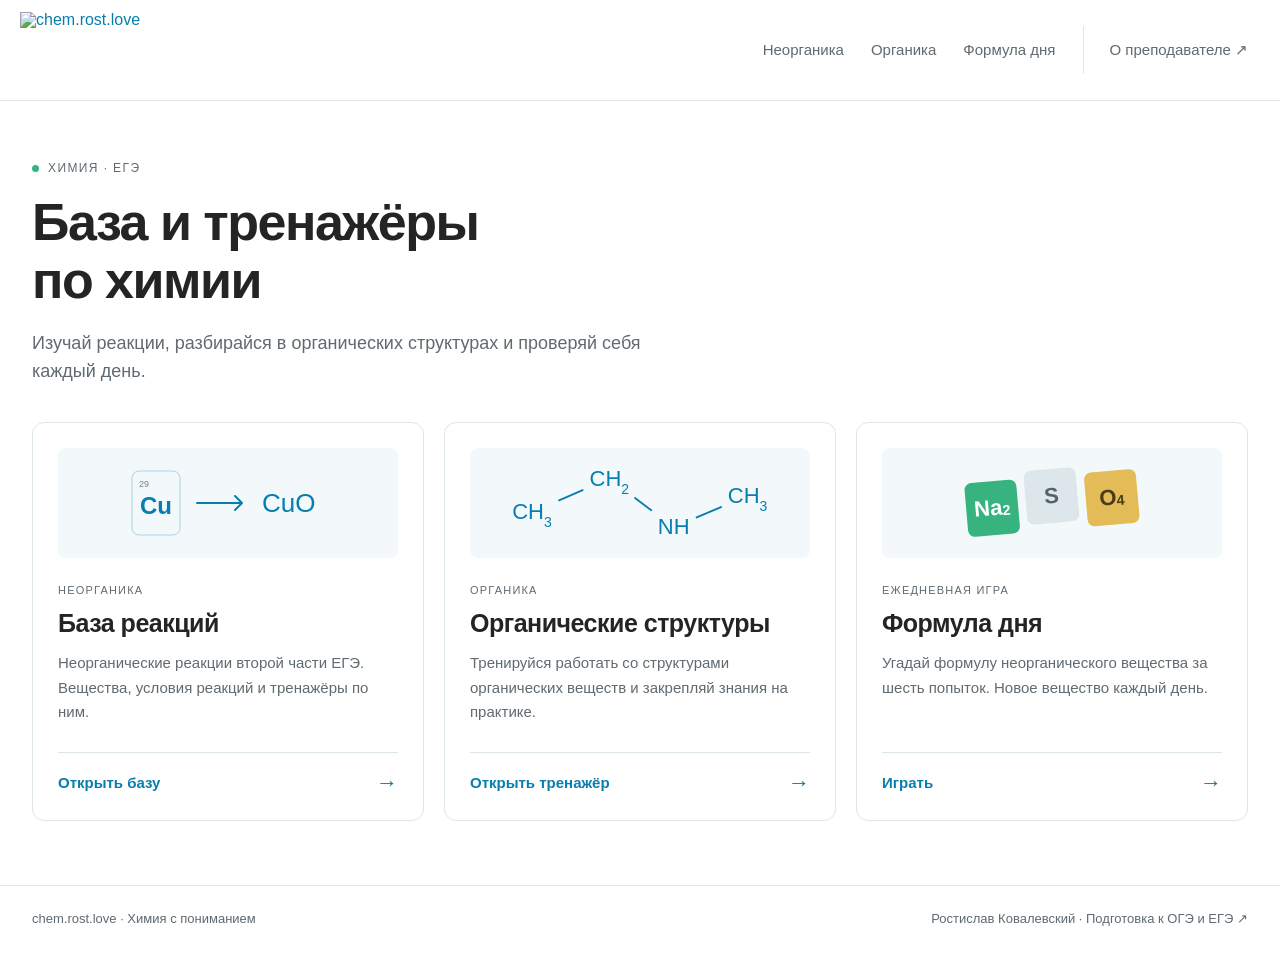
==== index.html @ a1082437 "Upload chemistry portal" ====
<!doctype html>
<html lang="ru">
<head>
  <meta charset="utf-8">
  <meta name="viewport" content="width=device-width, initial-scale=1">
  <meta name="theme-color" content="#087eaf">
  <meta name="description" content="База неорганических реакций, тренажёр органических структур и ежедневная игра «Формула дня». Материалы для подготовки к ЕГЭ по химии от Ростислава Ковалевского.">
  <link rel="canonical" href="https://chem.rost.love/">
  <title>Химия · База реакций и тренажёры · chem.rost.love</title>
  <link rel="icon" href="/logo/chem/favicon.ico" sizes="any">
  <link rel="icon" type="image/png" sizes="32x32" href="/logo/chem/icon-32.png">
  <link rel="icon" type="image/svg+xml" href="/logo/chem/favicon.svg">
  <link rel="apple-touch-icon" sizes="180x180" href="/logo/chem/apple-touch-icon.png">
  <link rel="manifest" href="/logo/chem/site.webmanifest">
  <link rel="stylesheet" href="/home.css?v=20261025-art2">
  <script src="/home.js?v=20261025-home1"></script>
<link rel="stylesheet" href="/header-layout.css?v=20261026-alignment"></head>
<body>
  <a class="skip-link" href="#main">К содержимому</a>
  <header class="site-header">
    <div class="header-inner">
      <a class="site-logo" href="/" aria-label="chem.rost.love — главная"><img src="/logo/chem/logo-horizontal.svg" width="585" height="168" alt="chem.rost.love" fetchpriority="high"></a>
      <nav class="home-nav" aria-label="Основная навигация">
        <a href="/inorganic">Неорганика</a><a href="/organic/structures">Органика</a><a href="/fordle">Формула дня</a>
        <a class="teacher-link" href="https://rost.love/">О преподавателе <span aria-hidden="true">↗</span></a>
      </nav>
    </div>
  </header>
  <main class="home-main" id="main" tabindex="-1">
    <div class="home-intro">
      <div class="home-eyebrow">Химия · ЕГЭ</div>
      <h1>База и тренажёры<br>по химии</h1>
      <p>Изучай реакции, разбирайся в органических структурах и проверяй себя каждый день.</p>
    </div>
    <section class="home-grid" aria-label="Материалы и тренажёры">
      <a class="material-card" href="/inorganic" aria-labelledby="inorganic-title" aria-describedby="inorganic-description">
        <div class="card-art" aria-hidden="true">
          <svg viewBox="0 0 300 110" fill="none" xmlns="http://www.w3.org/2000/svg">
            <g transform="translate(25 0)">
              <rect x="29" y="23" width="48" height="64" rx="7" stroke="currentColor" stroke-opacity=".3"/>
              <text x="36" y="39" fill="#72818a" font-size="9">29</text><text x="53" y="66" fill="currentColor" text-anchor="middle" font-size="24" font-weight="700">Cu</text>
              <path d="M94 55H139M132 48L139 55L132 62" stroke="currentColor" stroke-width="2" stroke-linecap="round" stroke-linejoin="round"/>
              <text x="159" y="64" fill="currentColor" font-size="26">CuO</text>
            </g>
          </svg>
        </div>
        <span class="card-topic">Неорганика</span><h2 id="inorganic-title">База реакций</h2>
        <p class="card-description" id="inorganic-description">Неорганические реакции второй части ЕГЭ. Вещества, условия реакций и тренажёры по ним.</p>
        <span class="card-link">Открыть базу <span class="card-arrow" aria-hidden="true">→</span></span>
      </a>
      <a class="material-card" href="/organic/structures" aria-labelledby="organic-title" aria-describedby="organic-description">
        <div class="card-art" aria-hidden="true">
          <svg viewBox="0 20 313.6 110" fill="none" xmlns="http://www.w3.org/2000/svg">
            <g stroke="currentColor" stroke-width="1.9" stroke-linecap="round">
              <line x1="75.84" y1="72.29" x2="99.46" y2="62.24"/>
              <line x1="151.83" y1="70.02" x2="168.01" y2="82.19"/>
              <line x1="213.45" y1="89.46" x2="237.80" y2="79.10"/>
            </g>
            <g font-size="22" fill="currentColor">
              <text x="29" y="90.71">CH<tspan font-size="14" baseline-shift="sub">3</tspan></text>
              <text x="106.30" y="57.82">CH<tspan font-size="14" baseline-shift="sub">2</tspan></text>
              <text x="174.61" y="106.18">NH</text>
              <text x="244.64" y="74.68">CH<tspan font-size="14" baseline-shift="sub">3</tspan></text>
            </g>
          </svg>
        </div>
        <span class="card-topic">Органика</span><h2 id="organic-title">Органические структуры</h2>
        <p class="card-description" id="organic-description">Тренируйся работать со структурами органических веществ и закрепляй знания на практике.</p>
        <span class="card-link">Открыть тренажёр <span class="card-arrow" aria-hidden="true">→</span></span>
      </a>
      <a class="material-card" href="/fordle" aria-labelledby="wordle-title" aria-describedby="wordle-description">
        <div class="card-art" aria-hidden="true"><div class="wordle-tiles"><span>Na<sub>2</sub></span><span>S</span><span>O<sub>4</sub></span></div></div>
        <span class="card-topic">Ежедневная игра</span><h2 id="wordle-title">Формула дня</h2>
        <p class="card-description" id="wordle-description">Угадай формулу неорганического вещества за шесть попыток. Новое вещество каждый день.</p>
        <span class="card-link">Играть <span class="card-arrow" aria-hidden="true">→</span></span>
      </a>
    </section>
  </main>
  <footer class="home-footer"><span>chem.rost.love · Химия с пониманием</span><a href="https://rost.love/">Ростислав Ковалевский · Подготовка к ОГЭ и ЕГЭ <span aria-hidden="true">↗</span></a></footer>
</body>
</html>
---- home.css ----
@font-face{font-family:"PT Root UI";src:url("/fonts/pt-root-ui-regular.woff2") format("woff2");font-style:normal;font-weight:400 500;font-display:swap}
@font-face{font-family:"PT Root UI";src:url("/fonts/pt-root-ui-bold.woff2") format("woff2");font-style:normal;font-weight:600 900;font-display:swap}
:root{font-family:"PT Root UI","Segoe UI",Arial,sans-serif;color:#242424;background:#fff;font-synthesis:none;--accent:#087eaf;--muted:#606a70;--line:#dce6eb;--soft:#f3f8fb;line-height:1.6}
*{box-sizing:border-box}body{margin:0;min-height:100svh;display:flex;flex-direction:column}a{color:var(--accent);text-decoration:none;touch-action:manipulation}a:focus-visible{outline:3px solid #67b6d8;outline-offset:5px}h1,h2,p{margin:0}
.skip-link{position:fixed;left:20px;top:-80px;padding:10px 16px;background:#fff;z-index:10}.skip-link:focus{top:10px}
.site-header{border-bottom:1px solid var(--line)}.header-inner,.home-main,.home-footer{width:100%;max-width:1180px;margin:0 auto;padding-left:34px;padding-right:34px}.header-inner{min-height:100px;display:flex;align-items:center;justify-content:space-between;gap:32px}.site-logo{flex:none;line-height:1}.site-logo img{display:block;height:76px;width:auto;max-width:100%}
.home-nav{display:flex;align-items:center;gap:27px;font-size:15px}.home-nav a{color:var(--muted);padding:12px 0}.home-nav a:hover{color:var(--accent)}.home-nav .teacher-link{padding-left:26px;border-left:1px solid var(--line)}
.home-main{flex:1;padding-top:58px;padding-bottom:64px}.home-intro{margin-bottom:36px}.home-eyebrow{display:flex;align-items:center;gap:9px;font-size:12px;letter-spacing:1.4px;text-transform:uppercase;color:var(--muted);margin-bottom:15px}.home-eyebrow::before{content:"";width:7px;height:7px;border-radius:50%;background:#36b37e}
h1{font-size:clamp(36px,4.3vw,52px);line-height:1.12;letter-spacing:-1.5px;font-weight:700;max-width:760px}.home-intro>p{font-size:18px;line-height:1.6;color:var(--muted);max-width:650px;margin-top:19px}
.home-grid{display:grid;grid-template-columns:repeat(3,minmax(0,1fr));gap:20px}.material-card{display:flex;flex-direction:column;min-width:0;border:1px solid var(--line);border-radius:12px;padding:25px;color:#242424;transition:border-color .18s,background-color .18s,transform .18s}.material-card:hover{border-color:#a8cfe0;background:#fbfdfe;transform:translateY(-3px)}
.card-art{height:110px;border-radius:8px;background:var(--soft);display:flex;align-items:center;justify-content:center;overflow:hidden;margin-bottom:24px}.card-art svg{width:100%;height:100%;color:var(--accent)}.card-topic{font-size:11px;letter-spacing:1.2px;text-transform:uppercase;color:var(--muted);margin-bottom:8px}.material-card h2{font-size:25px;line-height:1.2;letter-spacing:-.5px;font-weight:700}.card-description{font-size:15px;line-height:1.65;color:var(--muted);margin-top:13px;margin-bottom:27px}
.card-link{display:flex;align-items:center;justify-content:space-between;gap:16px;padding-top:18px;border-top:1px solid var(--line);margin-top:auto;font-size:15px;color:var(--accent);font-weight:700}.card-arrow{font-size:22px;line-height:1;font-weight:400;transition:transform .18s}.material-card:hover .card-arrow{transform:translateX(4px)}
.wordle-tiles{display:flex;gap:8px;transform:rotate(-5deg)}.wordle-tiles span{display:flex;align-items:center;justify-content:center;width:52px;height:54px;border-radius:7px;background:#36b37e;color:#fff;font-size:22px;font-weight:700}.wordle-tiles span:nth-child(2){background:#dce6eb;color:#53636d;transform:translateY(-7px)}.wordle-tiles span:nth-child(3){background:#e3bc57;color:#493b17}sub{font-size:.65em;align-self:center;position:relative;top:.24em;line-height:0}
.home-footer{padding-top:23px;padding-bottom:27px;display:flex;align-items:center;justify-content:space-between;gap:12px 24px;border-top:1px solid var(--line);font-size:13px;color:var(--muted)}.home-footer a{color:var(--muted)}.home-footer a:hover{text-decoration:underline;color:var(--accent)}
@media(max-width:1000px){.header-inner{flex-wrap:wrap;gap:0 22px;padding-top:10px}.home-nav{width:100%;flex-wrap:wrap;gap:0 24px;padding-bottom:6px}.home-nav a{padding:10px 0;min-height:44px}.home-nav .teacher-link{border:0;padding-left:0}.material-card{padding:21px}.material-card h2{font-size:23px}.home-grid{gap:15px}}
@media(max-width:750px){.header-inner,.home-main,.home-footer{padding-left:20px;padding-right:20px}.header-inner{padding-top:12px}.site-logo img{height:64px}.home-nav{font-size:14px;gap:0 20px}.home-main{padding-top:35px;padding-bottom:38px}.home-intro{margin-bottom:27px}h1{font-size:38px;letter-spacing:-1px}.home-intro>p{font-size:16px;margin-top:16px}.home-grid{grid-template-columns:1fr;gap:16px}.material-card{padding:23px}.card-art{height:100px;margin-bottom:20px}.material-card h2{font-size:26px}.card-description{margin-bottom:22px}.home-footer{flex-direction:column;align-items:flex-start;gap:7px;font-size:12px}}
@media(prefers-reduced-motion:reduce){.material-card,.card-arrow{transition:none}.material-card:hover,.material-card:hover .card-arrow{transform:none}}
---- header-layout.css ----
/* Shared wide header geometry for rost.love and its chemistry tools. */
:root{--site-gutter:32px}
.home-main,.home-footer,.page-wrap{box-sizing:border-box;width:100%;max-width:1440px;padding-left:var(--site-gutter);padding-right:var(--site-gutter)}
body.structure-trainer>main,body>main.catalog-page{padding-left:var(--site-gutter);padding-right:var(--site-gutter)}
.page_layout .banner-list__item-content .banner-list__item-content-inner{max-width:1440px!important;padding-left:var(--site-gutter)!important;padding-right:var(--site-gutter)!important}
.page_layout main>.layout>.layout__content,.page_layout footer>.layout>.layout__content{box-sizing:border-box;width:100%;max-width:1440px;padding-left:var(--site-gutter)!important;padding-right:var(--site-gutter)!important}
.page_layout .static-text>div[style*="max-width: 1000px"],.page_layout .credentials-grid,.page_layout .credentials-hint,.page_layout #contacts{max-width:none!important}
.page_layout .reaction-promo{box-sizing:border-box;width:100%;max-width:1440px;padding-left:var(--site-gutter);padding-right:var(--site-gutter)}
.page_layout .header{padding-left:0;padding-right:0}
.site-header .header-inner,
.page_layout .header .header__content-inner{
  box-sizing:border-box;width:100%;max-width:1440px!important;margin:0 auto;
  min-height:100px;padding:12px 32px;display:flex;align-items:center;
  justify-content:space-between;gap:24px;
}
.page_layout .header__area-logo{padding:0;order:0;flex:none}
.page_layout .header__area-show-menu{order:1;margin-left:auto;display:flex;align-items:center;gap:24px}
.page_layout .header__contact-link{font-size:15px;line-height:1.6}
.site-header .site-logo img{height:76px;width:auto;transform:translateX(-4.51282051%)}
.page_layout .header__area-logo .site-logo img{height:76px;width:auto;transform:translateX(-6.19718310%)}
body>.topbar{
  box-sizing:border-box;height:auto;min-height:100px;
  padding:12px max(32px,calc((100% - 1440px)/2 + 32px));gap:24px;
}
.topbar .chem-logo{flex:0 1 264.65px;min-width:0}
.topbar .chem-logo img{width:100%;height:auto;max-height:76px;transform:translateX(-4.51282051%)}
@media(max-width:1000px){
  .site-header .header-inner{flex-wrap:wrap;gap:4px 22px;padding-top:12px}
  .site-header .top-nav,.site-header .home-nav{width:100%;flex-wrap:wrap;justify-content:flex-start;gap:0 22px;padding-bottom:6px}
  .site-header .top-nav a,.site-header .home-nav a{min-height:44px;display:inline-flex;align-items:center;padding-top:8px;padding-bottom:8px}
}
@media(max-width:767px){
  :root{--site-gutter:16px}
  .site-header .header-inner,.page_layout .header .header__content-inner{padding:12px var(--site-gutter);min-height:0;gap:4px 22px}
  .site-header .site-logo img,.page_layout .header__area-logo .site-logo img{height:64px}
  .page_layout .header .header__content-inner{flex-wrap:wrap}
  .page_layout .header__area-show-menu{width:100%;margin-left:0;min-height:44px}
  body>.topbar{min-height:88px;padding:12px var(--site-gutter);gap:12px}
  .topbar .chem-logo{flex-basis:222.86px}
  .topbar .chem-logo img{max-height:64px}
}
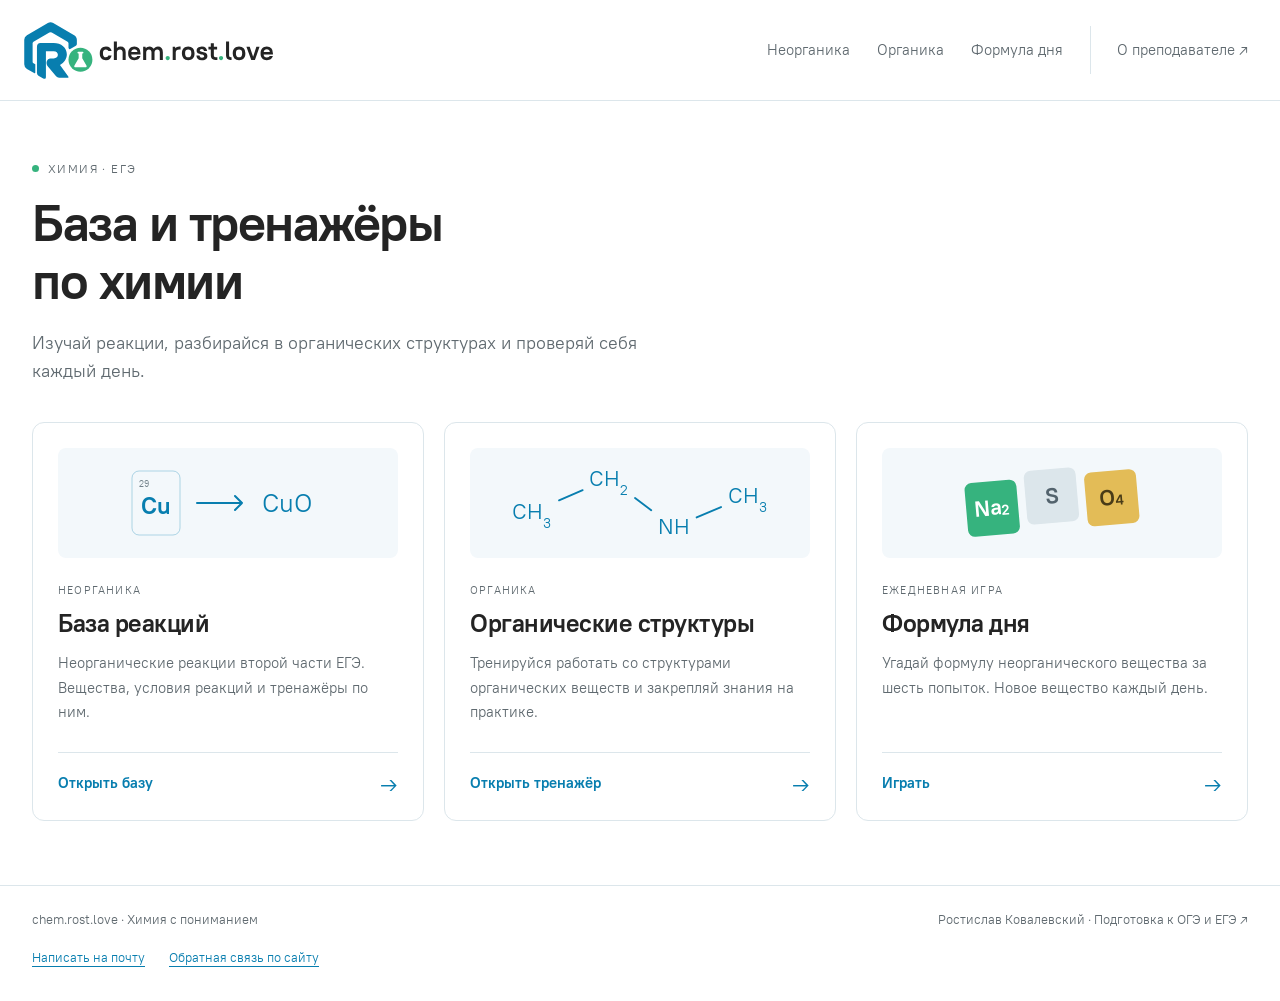
==== commit 73ce6603: "Add contact and website feedback email links to page footers" ====
--- a/index.html
+++ b/index.html
@@ -14,7 +14,7 @@
   <link rel="manifest" href="/logo/chem/site.webmanifest">
   <link rel="stylesheet" href="/home.css?v=20261025-art2">
   <script src="/home.js?v=20261025-home1"></script>
-<link rel="stylesheet" href="/header-layout.css?v=20261026-alignment"></head>
+<link rel="stylesheet" href="/header-layout.css?v=20261026-alignment"><link rel="stylesheet" href="/contact-links.css?v=20261031"></head>
 <body>
   <a class="skip-link" href="#main">К содержимому</a>
   <header class="site-header">
@@ -76,6 +76,6 @@
       </a>
     </section>
   </main>
-  <footer class="home-footer"><span>chem.rost.love · Химия с пониманием</span><a href="https://rost.love/">Ростислав Ковалевский · Подготовка к ОГЭ и ЕГЭ <span aria-hidden="true">↗</span></a></footer>
+  <footer class="home-footer"><span>chem.rost.love · Химия с пониманием</span><a href="https://rost.love/">Ростислав Ковалевский · Подготовка к ОГЭ и ЕГЭ <span aria-hidden="true">↗</span></a><nav class="footer-contacts" aria-label="Контакты"><a href="mailto:mail@rost.love">Написать на почту</a><a href="mailto:feedback@rost.love">Обратная связь по сайту</a></nav></footer>
 </body>
 </html>
--- a/contact-links.css
+++ b/contact-links.css
@@ -0,0 +1,9 @@
+/* Shared contact links in the footers of the chemistry portal. */
+.home-footer{flex-wrap:wrap}
+.footer-contacts{display:flex;flex-wrap:wrap;align-items:center;gap:8px 24px;width:100%;font-size:13px;line-height:1.5}
+.footer-contacts a{display:inline-flex;align-items:center;min-height:32px;color:var(--accent,var(--teal,#087eaf));text-decoration:underline;text-underline-offset:4px}
+.footer-contacts a:hover{text-decoration-thickness:2px}
+.footer-contacts a:focus-visible{outline:2px solid currentColor;outline-offset:4px;border-radius:2px}
+.page-footer{flex-wrap:wrap}
+.catalog-footer{max-width:1800px;margin:0 auto;padding:20px 38px;border-top:1px solid var(--border)}
+@media(max-width:750px){.footer-contacts{gap:4px 20px;font-size:12px}.catalog-footer{padding:16px 14px}}
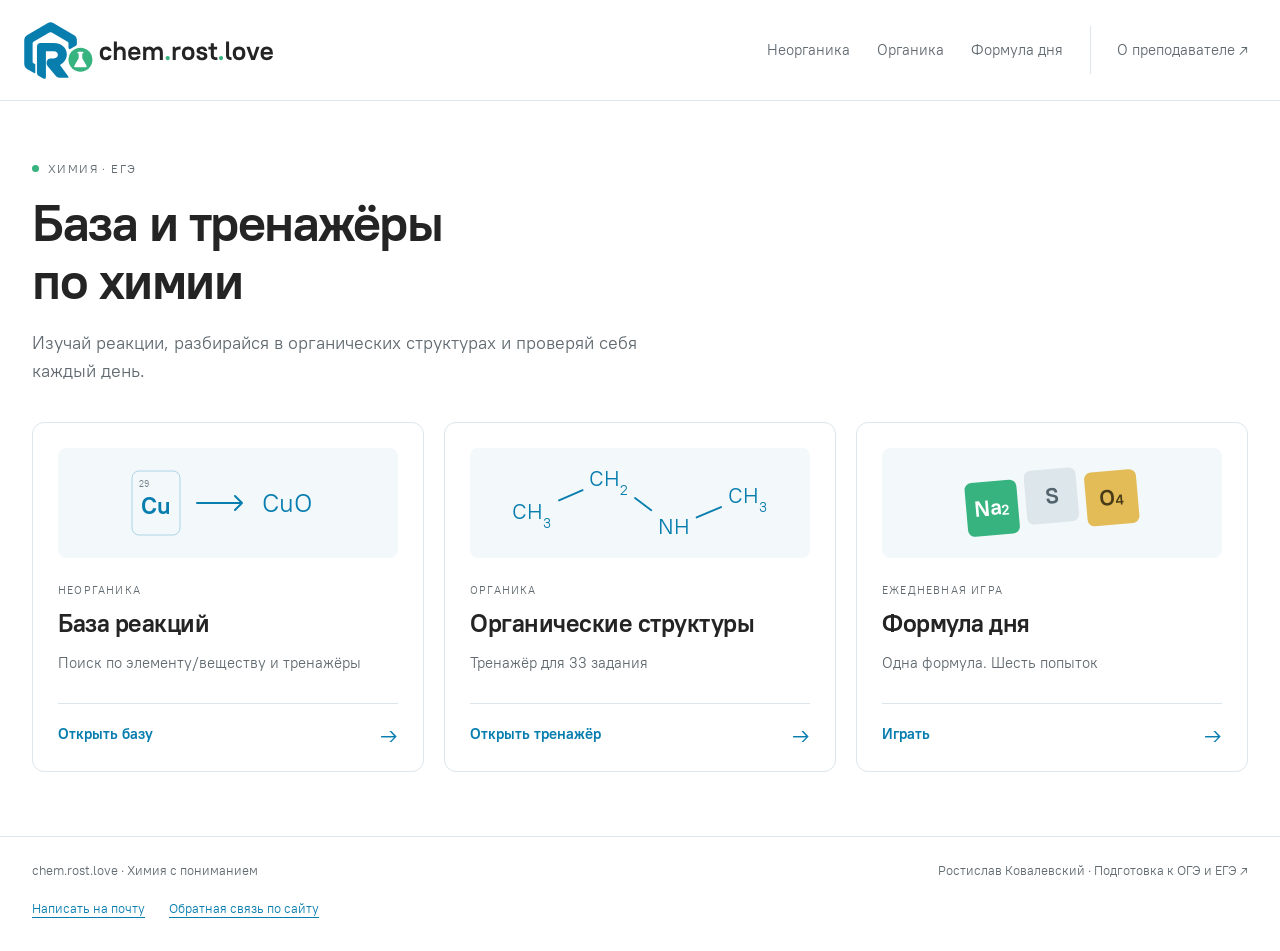
==== commit 3bc6e601: "Update chemistry homepage card captions" ====
--- a/index.html
+++ b/index.html
@@ -45,7 +45,7 @@
           </svg>
         </div>
         <span class="card-topic">Неорганика</span><h2 id="inorganic-title">База реакций</h2>
-        <p class="card-description" id="inorganic-description">Неорганические реакции второй части ЕГЭ. Вещества, условия реакций и тренажёры по ним.</p>
+        <p class="card-description" id="inorganic-description">Поиск по элементу/веществу и тренажёры</p>
         <span class="card-link">Открыть базу <span class="card-arrow" aria-hidden="true">→</span></span>
       </a>
       <a class="material-card" href="/organic/structures" aria-labelledby="organic-title" aria-describedby="organic-description">
@@ -65,13 +65,13 @@
           </svg>
         </div>
         <span class="card-topic">Органика</span><h2 id="organic-title">Органические структуры</h2>
-        <p class="card-description" id="organic-description">Тренируйся работать со структурами органических веществ и закрепляй знания на практике.</p>
+        <p class="card-description" id="organic-description">Тренажёр для 33 задания</p>
         <span class="card-link">Открыть тренажёр <span class="card-arrow" aria-hidden="true">→</span></span>
       </a>
       <a class="material-card" href="/fordle" aria-labelledby="wordle-title" aria-describedby="wordle-description">
         <div class="card-art" aria-hidden="true"><div class="wordle-tiles"><span>Na<sub>2</sub></span><span>S</span><span>O<sub>4</sub></span></div></div>
         <span class="card-topic">Ежедневная игра</span><h2 id="wordle-title">Формула дня</h2>
-        <p class="card-description" id="wordle-description">Угадай формулу неорганического вещества за шесть попыток. Новое вещество каждый день.</p>
+        <p class="card-description" id="wordle-description">Одна формула. Шесть попыток</p>
         <span class="card-link">Играть <span class="card-arrow" aria-hidden="true">→</span></span>
       </a>
     </section>
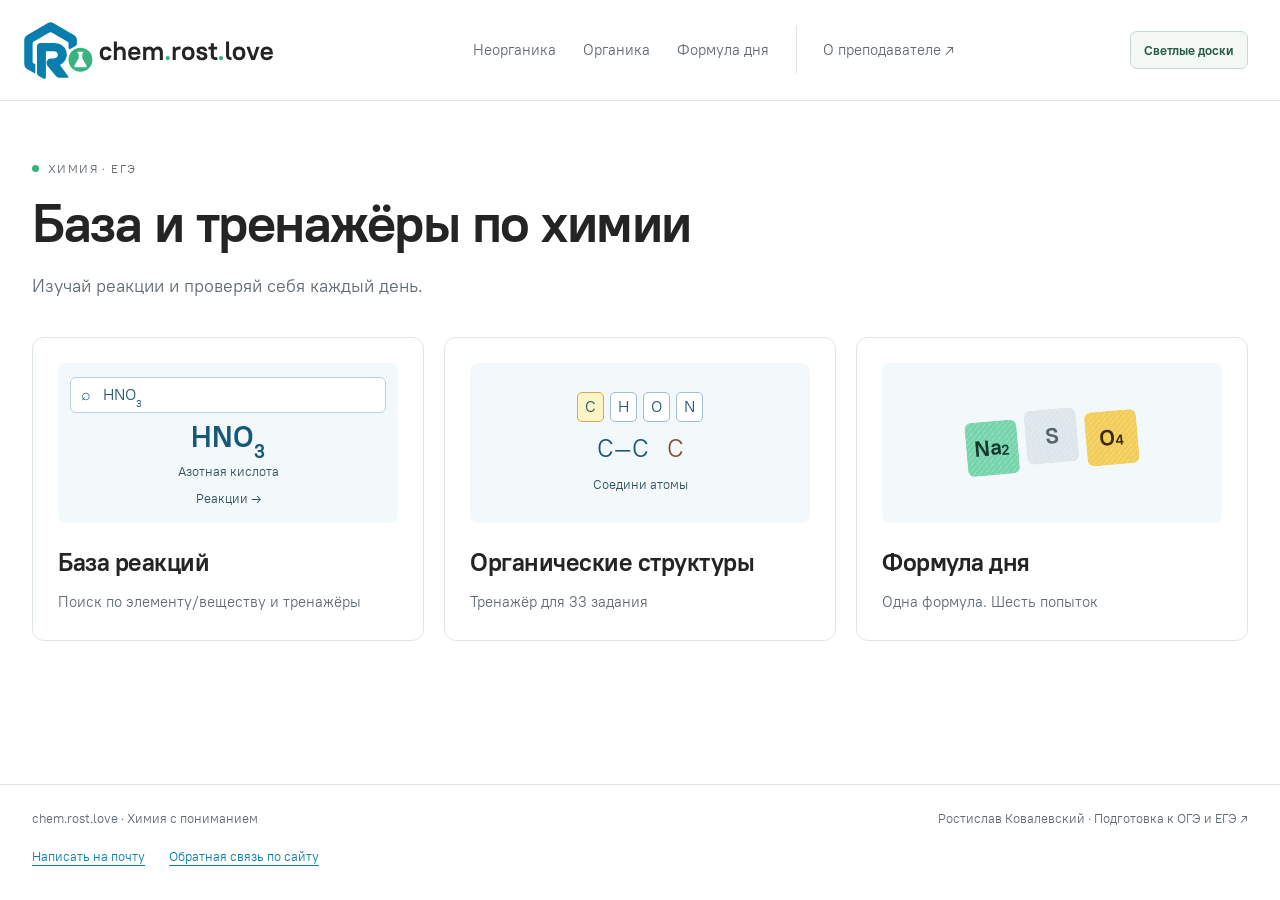
==== commit 455fb769: "Publish chalkboard redesign on chemistry portal" ====
--- a/index.html
+++ b/index.html
@@ -14,7 +14,7 @@
   <link rel="manifest" href="/logo/chem/site.webmanifest">
   <link rel="stylesheet" href="/home.css?v=20261025-art2">
   <script src="/home.js?v=20261025-home1"></script>
-<link rel="stylesheet" href="/header-layout.css?v=20261026-alignment"><link rel="stylesheet" href="/contact-links.css?v=20261031"></head>
+<link rel="stylesheet" href="/header-layout.css?v=20261026-alignment"><link rel="stylesheet" href="/contact-links.css?v=20261031"><link rel="stylesheet" href="/board-theme.css?v=20261107-feedback2"><script src="/chalk-ui.js?v=20261107-feedback"></script></head>
 <body>
   <a class="skip-link" href="#main">К содержимому</a>
   <header class="site-header">
@@ -29,53 +29,21 @@
   <main class="home-main" id="main" tabindex="-1">
     <div class="home-intro">
       <div class="home-eyebrow">Химия · ЕГЭ</div>
-      <h1>База и тренажёры<br>по химии</h1>
-      <p>Изучай реакции, разбирайся в органических структурах и проверяй себя каждый день.</p>
+      <h1>База и тренажёры по химии</h1>
+      <p>Изучай реакции и проверяй себя каждый день.</p>
     </div>
     <section class="home-grid" aria-label="Материалы и тренажёры">
-      <a class="material-card" href="/inorganic" aria-labelledby="inorganic-title" aria-describedby="inorganic-description">
-        <div class="card-art" aria-hidden="true">
-          <svg viewBox="0 0 300 110" fill="none" xmlns="http://www.w3.org/2000/svg">
-            <g transform="translate(25 0)">
-              <rect x="29" y="23" width="48" height="64" rx="7" stroke="currentColor" stroke-opacity=".3"/>
-              <text x="36" y="39" fill="#72818a" font-size="9">29</text><text x="53" y="66" fill="currentColor" text-anchor="middle" font-size="24" font-weight="700">Cu</text>
-              <path d="M94 55H139M132 48L139 55L132 62" stroke="currentColor" stroke-width="2" stroke-linecap="round" stroke-linejoin="round"/>
-              <text x="159" y="64" fill="currentColor" font-size="26">CuO</text>
-            </g>
-          </svg>
-        </div>
-        <span class="card-topic">Неорганика</span><h2 id="inorganic-title">База реакций</h2>
-        <p class="card-description" id="inorganic-description">Поиск по элементу/веществу и тренажёры</p>
-        <span class="card-link">Открыть базу <span class="card-arrow" aria-hidden="true">→</span></span>
-      </a>
-      <a class="material-card" href="/organic/structures" aria-labelledby="organic-title" aria-describedby="organic-description">
-        <div class="card-art" aria-hidden="true">
-          <svg viewBox="0 20 313.6 110" fill="none" xmlns="http://www.w3.org/2000/svg">
-            <g stroke="currentColor" stroke-width="1.9" stroke-linecap="round">
-              <line x1="75.84" y1="72.29" x2="99.46" y2="62.24"/>
-              <line x1="151.83" y1="70.02" x2="168.01" y2="82.19"/>
-              <line x1="213.45" y1="89.46" x2="237.80" y2="79.10"/>
-            </g>
-            <g font-size="22" fill="currentColor">
-              <text x="29" y="90.71">CH<tspan font-size="14" baseline-shift="sub">3</tspan></text>
-              <text x="106.30" y="57.82">CH<tspan font-size="14" baseline-shift="sub">2</tspan></text>
-              <text x="174.61" y="106.18">NH</text>
-              <text x="244.64" y="74.68">CH<tspan font-size="14" baseline-shift="sub">3</tspan></text>
-            </g>
-          </svg>
-        </div>
-        <span class="card-topic">Органика</span><h2 id="organic-title">Органические структуры</h2>
-        <p class="card-description" id="organic-description">Тренажёр для 33 задания</p>
-        <span class="card-link">Открыть тренажёр <span class="card-arrow" aria-hidden="true">→</span></span>
-      </a>
-      <a class="material-card" href="/fordle" aria-labelledby="wordle-title" aria-describedby="wordle-description">
-        <div class="card-art" aria-hidden="true"><div class="wordle-tiles"><span>Na<sub>2</sub></span><span>S</span><span>O<sub>4</sub></span></div></div>
-        <span class="card-topic">Ежедневная игра</span><h2 id="wordle-title">Формула дня</h2>
-        <p class="card-description" id="wordle-description">Одна формула. Шесть попыток</p>
-        <span class="card-link">Играть <span class="card-arrow" aria-hidden="true">→</span></span>
-      </a>
-    </section>
+<a class="material-card" href="/inorganic/" aria-label="База реакций">
+<div class="card-art home-tool" aria-hidden="true"><div class="mini-search">⌕ &nbsp; HNO<sub>3</sub></div><div class="cuo">HNO<sub>3</sub></div><div class="caption">Азотная кислота</div><div class="caption">Реакции →</div></div>
+<h2>База реакций</h2><p class="card-description">Поиск по элементу/веществу и тренажёры</p></a>
+<a class="material-card" href="/organic/structures/" aria-label="Органические структуры">
+<div class="card-art home-tool" aria-hidden="true"><div class="atom-row"><span>C</span><span>H</span><span>O</span><span>N</span></div><div class="molecule">C—C <span>C</span></div><div class="caption">Соедини атомы</div></div>
+<h2>Органические структуры</h2><p class="card-description">Тренажёр для 33 задания</p></a>
+<a class="material-card" href="/fordle/" aria-label="Формула дня">
+<div class="card-art" aria-hidden="true"><div class="wordle-tiles"><span>Na<sub>2</sub></span><span>S</span><span>O<sub>4</sub></span></div></div>
+<h2>Формула дня</h2><p class="card-description">Одна формула. Шесть попыток</p></a>
+</section>
   </main>
   <footer class="home-footer"><span>chem.rost.love · Химия с пониманием</span><a href="https://rost.love/">Ростислав Ковалевский · Подготовка к ОГЭ и ЕГЭ <span aria-hidden="true">↗</span></a><nav class="footer-contacts" aria-label="Контакты"><a href="mailto:mail@rost.love">Написать на почту</a><a href="mailto:feedback@rost.love">Обратная связь по сайту</a></nav></footer>
 </body>
-</html>
+</html>
--- a/board-theme.css
+++ b/board-theme.css
@@ -0,0 +1,177 @@
+/* Shared controls and the two board palettes. */
+.board-theme-toggle{
+ flex:none;padding:8px 13px;border:1px solid #c6d9d2;border-radius:7px;
+ color:#245b46;background:#f3f8f5;
+ font-family:inherit;font-size:13px;font-weight:700;line-height:1.3;cursor:pointer;white-space:nowrap;min-height:38px
+}
+.board-theme-toggle:hover{background:#e6f1eb}
+.board-theme-toggle:focus-visible{outline:2px solid #087eaf;outline-offset:3px}
+@media(max-width:1000px){
+ .site-header .header-inner,.topbar{flex-wrap:wrap;gap:10px 16px}
+ .site-header .header-inner .board-theme-toggle{margin-left:auto;order:2}
+ .site-header .top-nav,.site-header .home-nav{order:3}
+}
+@media(max-width:480px){
+ .site-header .site-logo img{height:auto;width:min(51vw,210px)}
+ .topbar .chem-logo{flex-basis:min(48vw,200px)}
+ .topbar .board-theme-toggle{margin-left:auto}
+}
+/* The home cards use their original light surfaces with tool previews. */
+.home-intro h1{max-width:none}
+@media(min-width:751px){.home-intro h1{font-size:clamp(33px,4.2vw,54px)}}
+.card-art.home-tool{min-height:160px;height:auto;padding:12px;flex-direction:column;gap:6px}
+.home-tool .mini-search{align-self:stretch;border:1px solid #b5d3e0;border-radius:6px;background:#fff;padding:4px 10px;color:#20596f}
+.home-tool .cuo{font-size:29px;line-height:1.25;color:#155879;font-weight:700}
+.home-tool .caption{font-size:13px;color:#314f5b}
+.home-tool .atom-row{display:flex;gap:6px}
+.home-tool .atom-row span{border:1px solid #9ebfcf;border-radius:5px;padding:1px 7px;background:#fff;color:#20596f}
+.home-tool .atom-row span:first-child{background:#fff4c6;border-color:#d1ad49}
+.home-tool .molecule{font-size:25px;color:#155879}
+.home-tool .molecule span{margin-left:12px;color:#85513b}
+.home-grid .card-art{min-height:160px}
+.home-grid .card-description{margin-bottom:0}
+/* Keep each pair aligned, including when a task advances to its next stage. */
+.trainer-preview{display:flex;min-width:0}
+.trainer-preview>.trainer-session{width:100%;min-width:0;margin:0;padding:20px}
+.trainer-preview .trainer-session h2{font-size:19px;margin-bottom:10px}
+.trainer-preview .trainer-condition-layout{grid-template-columns:minmax(0,1fr);gap:12px}
+.trainer-preview .trainer-electronic-row{grid-template-columns:minmax(0,1fr) minmax(70px,95px) auto}
+.trainer-preview .trainer-memo-grid{grid-template-columns:repeat(2,minmax(0,1fr))}
+.trainer-preview .trainer-memo-card{min-width:0;color:var(--ink);background:var(--soft);border-color:var(--line)}
+.trainer-session input::placeholder{color:#bccbc4;opacity:1}
+.trainer-session .trainer-field,.trainer-session .trainer-condition-choice,.trainer-session .trainer-instruction{color:var(--ink)}
+.trainer-preview .trainer-actions{margin-top:14px}
+.trainer-preview .trainer-equation{overflow-wrap:anywhere;color:#9ddcf5}
+@media(max-width:560px){
+ .trainer-preview>.trainer-session{padding:15px}
+ .trainer-preview .trainer-electronic-row{grid-template-columns:minmax(0,1fr) 80px}
+ .trainer-preview .trainer-electronic-row button{grid-column:1/-1;justify-self:start}
+}
+/* One framed periodic board, with bright rims on the available magnets. */
+.periodic-panel{
+ color:#f7f1e6;background-color:#181c1e;
+ background-image:linear-gradient(#ffffff09 1px,transparent 1px),linear-gradient(90deg,#ffffff09 1px,transparent 1px);
+ background-size:22px 22px;border:12px solid #76543b;border-top-color:#906848;
+ border-bottom-color:#64452f;border-radius:13px;
+ box-shadow:inset 0 0 0 1px #c49a6b60,inset 0 0 0 3px #111516,0 3px 0 #493221,0 6px 12px #24201b24
+}
+.periodic-panel h2{color:#fff5e5}
+.periodic-panel :is(.panel-label,.periodic-legend,.periodic-mobile-hint,.pt-detached-title,.pt-hydrogen-note,.periodic-table th){color:#d4e0e5}
+.periodic-panel .periodic-table thead th{border-color:#78909b55}
+.periodic-panel .periodic-table .pt-period{background:#263237;color:#e5eff4}
+.periodic-panel .pt-element{border-radius:6px;border:1px solid #b0c4d2;box-shadow:0 2px 3px #080d1180,inset 0 1px 0 #ffffff8a}
+.periodic-panel .pt-inactive{background:#d8e6ef;color:#405b6a}
+.periodic-panel .pt-inactive :is(.pt-number,.pt-name){color:#435e6d}
+.periodic-panel .pt-active,.periodic-panel .pt-period-start:not(:first-child) .pt-active{
+ background:#f8fdff;border-color:#29b9ff;box-shadow:inset 0 0 0 2px #29b9ff,0 2px 4px #090f15a8
+}
+.periodic-panel .pt-active :is(.pt-cell,.pt-number){color:#134c68}
+.periodic-panel .pt-active .pt-symbol{font-weight:700}
+.periodic-panel .pt-active:hover,.periodic-panel .is-compact .pt-active:hover{background:#e8f7ff}
+.periodic-panel .pt-swatch{background:#d8e6ef;border-color:#b0c4d2}
+.periodic-panel .pt-swatch.available{background:#f8fdff;border-color:#29b9ff;box-shadow:inset 0 0 0 1px #29b9ff}
+@media(max-width:750px){.periodic-panel{padding:17px 9px 13px;border-width:8px}}
+/* Explicit overlay palettes avoid inheriting the board's ink on a white menu. */
+.canvas-wrap :is(.bond-menu,.zoom-controls,.molecule-rotation){
+ --border:#52645f;--teal:#b6e4d0;--muted:#c6d4ce;--ink:#f5f6f3;
+ color:var(--ink);background:#263232;border:1px solid var(--border);box-shadow:0 4px 14px #11191972
+}
+.canvas-wrap :is(.bond-menu,.zoom-controls,.molecule-rotation) button{color:var(--ink);background:#344441;border-color:#667b74}
+.canvas-wrap :is(.zoom-controls #fit span,#zoom-label,.rotation-controls span,.align-molecule span){color:var(--muted)}
+.canvas-wrap :is(.bond-menu,.zoom-controls,.molecule-rotation) button:not(:disabled):hover{color:#fff;background:#465c55;border-color:#a6c9ba}
+.canvas-wrap .bond-menu-orders button.active,.canvas-wrap .bond-menu-orders button.active:hover{color:#18352a;background:#b6e4d0;border-color:#d3f4e6}
+.canvas-wrap :is(.bond-menu,.zoom-controls,.molecule-rotation) button:disabled{opacity:1;color:#aab9b3;background:#2b3736;border-color:#4d605b}
+.canvas-wrap .bond-menu .delete-bond,.canvas-wrap .bond-menu .delete-bond:hover{color:#ffb5ad;background:transparent}
+.canvas-wrap .selection-info{color:#dce6df}
+/* Inversion keeps frames and the meanings of feedback colours. */
+[data-board-theme="light"] :is(.chalkboard,.trainer-session,.reaction-card,.canvas-wrap,.wd-board,.periodic-panel){
+ --ink:#172923;--muted:#52675f;--accent:#245b46;--soft:#edf3ed;--line:#c8d8cf;--paper:#fafbf7;
+ color:var(--ink);background-color:#fafbf7;
+ background-image:linear-gradient(#597e7417 1px,transparent 1px),linear-gradient(90deg,#597e7417 1px,transparent 1px);
+ box-shadow:inset 0 0 0 2px #4a33251d,0 2px 0 #4b3628,0 4px 7px #18161120
+}
+[data-board-theme="light"] :is(.chalkboard,.trainer-session,.reaction-card,.wd-board,.periodic-panel) :is(h2,a,.muted,.optional-name,.reaction-formula,.reaction-equation){color:var(--ink)}
+[data-board-theme="light"] .trainer-session :is(input,select,.button:not(.primary)){
+ color:#172923;border-color:#46665b;background:#ffffffdb
+}
+[data-board-theme="light"] .trainer-session input::placeholder{color:#586861}
+[data-board-theme="light"] .trainer-session .button.primary{color:#fff;background:#245b46}
+[data-board-theme="light"] .trainer-session :is(.trainer-operator,.trainer-condition){color:#155879}
+[data-board-theme="light"] .trainer-preview .trainer-equation{color:#155879}
+[data-board-theme="light"] .wd-board :is(.wd-board-top,.wd-attempt,.wd-punctuation,.wd-token){color:#172923}
+[data-board-theme="light"] .wd-board :is(.wd-empty-cells i,.wd-token){border-color:#46665b}
+[data-board-theme="light"] .wd-token.wd-absent{background:#e2e6e5}
+[data-board-theme="light"] .periodic-panel :is(.panel-label,.periodic-legend,.periodic-mobile-hint,.pt-detached-title,.pt-hydrogen-note,.periodic-table th){color:#364e58}
+[data-board-theme="light"] .periodic-panel .periodic-table .pt-period{background:#e9eff0;color:#364e58}
+[data-board-theme="light"] .canvas-wrap :is(.canvas-label,.selection-info){color:#344e44}
+[data-board-theme="light"] .canvas-wrap .atom-label{fill:#1f383c;stroke:#fafbf7}
+[data-board-theme="light"] .canvas-wrap .bond-line{stroke:#26464a}
+[data-board-theme="light"] .canvas-wrap .atom-dot{fill:#26464a}
+[data-board-theme="light"] .canvas-wrap #dots circle{fill:#cddcdf}
+[data-board-theme="light"] .canvas-wrap :is(.bond-menu,.zoom-controls,.molecule-rotation){
+ --border:#c0d4cd;--teal:#245b46;--muted:#52675f;--ink:#172923;
+ background:#fff;box-shadow:0 4px 14px #29463d25
+}
+[data-board-theme="light"] .canvas-wrap :is(.bond-menu,.zoom-controls,.molecule-rotation) button{color:var(--ink);background:#f2f7f3;border-color:#a6c0b6}
+[data-board-theme="light"] .canvas-wrap :is(.bond-menu,.zoom-controls,.molecule-rotation) button:not(:disabled):hover{color:#18352a;background:#dcefe4}
+[data-board-theme="light"] .canvas-wrap .bond-menu-orders button.active{color:#17372b;background:#cfeadd;border-color:#4c8470}
+[data-board-theme="light"] .canvas-wrap :is(.bond-menu,.zoom-controls,.molecule-rotation) button:disabled{color:#64756e;background:#edf2ee}
+[data-board-theme="light"] .canvas-wrap .bond-menu .delete-bond{color:#943e33;background:transparent}
+
+/* Shared answer colours. Cool green and warm gold remain distinct on slate. */
+:root {
+ --answer-green:#77d5ae;
+ --answer-gold:#f3cd59;
+ --answer-red:#ffbbae;
+ --answer-chalk:repeating-linear-gradient(135deg, #fff3 0 1px, transparent 1px 4px);
+}
+[data-board-theme="light"] {
+ --answer-green:#b2e5c9;
+ --answer-gold:#f8e3a0;
+ --answer-red:#ffd8d0;
+}
+:is(.wd-token,.wd-dot).wd-exact,
+.wordle-entry-mark i:first-child,
+.wordle-tiles span:first-child,
+.trainer-session .trainer-feedback.success,
+.trainer-session .trainer-memo-card.is-matched,
+.structure-trainer :is(.feedback.success,.completed-banner) {
+ background-color:var(--answer-green);
+ background-image:var(--answer-chalk);
+ color:#16392d;
+ border-color:#4a9d7a;
+}
+:is(.wd-token,.wd-dot).wd-present,
+.wordle-entry-mark i:nth-child(2),
+.wordle-tiles span:nth-child(3) {
+ background-color:var(--answer-gold);
+ background-image:var(--answer-chalk);
+ color:#392b0b;
+ border-color:#bc912d;
+}
+.trainer-session .trainer-feedback.error,
+.structure-trainer .feedback:not(.success) {
+ background-color:var(--answer-red);
+ background-image:var(--answer-chalk);
+ color:#692921;
+ border-color:#ca7668;
+}
+:is(.wd-token,.wd-dot).wd-absent,
+.wordle-entry-mark i:nth-child(3),
+.wordle-tiles span:nth-child(2){background-image:var(--answer-chalk)}
+.trainer-session .trainer-memo-card.is-matched:disabled{opacity:1}
+.wd-side #wd-feedback:not(:has(#wd-message:not(:empty),#wd-suggestions:not(:empty))){display:none}
+
+@media(max-width:750px){
+ .wd-page .wd-side{display:contents}
+ .wd-side #wd-form{order:1}
+ .wd-side #wd-feedback{order:2}
+ .wd-page .wd-board{order:3;align-self:stretch}
+ .wd-side .wd-rules{order:4}
+ .wd-page .wd-stats{order:5}
+ .wd-page .wd-storage{order:6}
+ .wd-side #wd-form label{font-size:17px;margin-bottom:7px}
+ .wd-side .wd-input-line{flex-wrap:nowrap}
+ .wd-side #wd-input{flex:1 1 0;width:0;min-height:48px}
+ .wd-side .wd-input-line .button.primary{width:auto;min-height:48px}
+}
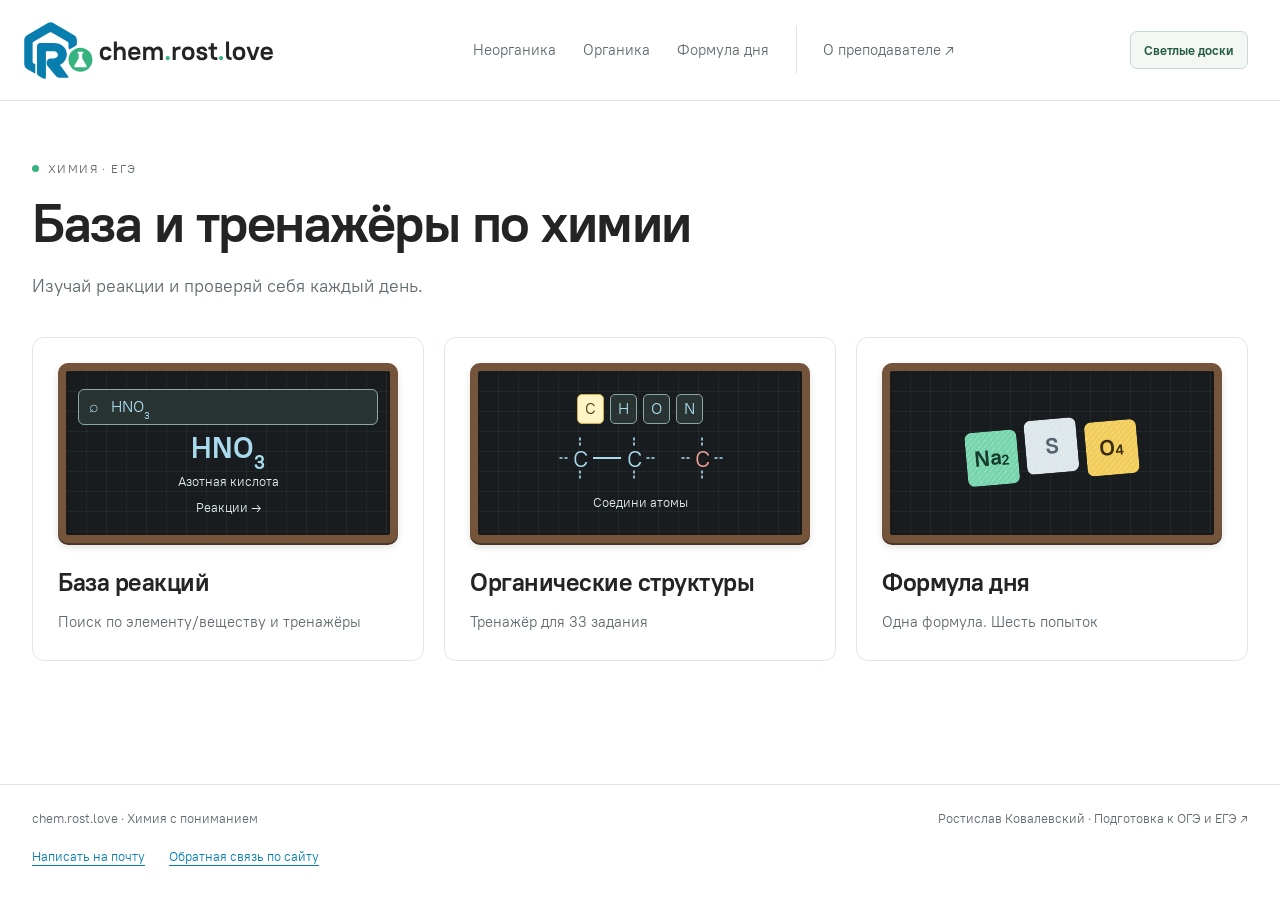
==== commit 940bb30d: "Frame homepage previews as chalkboards" ====
--- a/index.html
+++ b/index.html
@@ -14,7 +14,7 @@
   <link rel="manifest" href="/logo/chem/site.webmanifest">
   <link rel="stylesheet" href="/home.css?v=20261025-art2">
   <script src="/home.js?v=20261025-home1"></script>
-<link rel="stylesheet" href="/header-layout.css?v=20261026-alignment"><link rel="stylesheet" href="/contact-links.css?v=20261031"><link rel="stylesheet" href="/board-theme.css?v=20261107-feedback2"><script src="/chalk-ui.js?v=20261107-feedback"></script></head>
+<link rel="stylesheet" href="/header-layout.css?v=20261026-alignment"><link rel="stylesheet" href="/contact-links.css?v=20261031"><link rel="stylesheet" href="/board-theme.css?v=20261107-homeboards"><script src="/chalk-ui.js?v=20261107-feedback"></script></head>
 <body>
   <a class="skip-link" href="#main">К содержимому</a>
   <header class="site-header">
@@ -34,13 +34,20 @@
     </div>
     <section class="home-grid" aria-label="Материалы и тренажёры">
 <a class="material-card" href="/inorganic/" aria-label="База реакций">
-<div class="card-art home-tool" aria-hidden="true"><div class="mini-search">⌕ &nbsp; HNO<sub>3</sub></div><div class="cuo">HNO<sub>3</sub></div><div class="caption">Азотная кислота</div><div class="caption">Реакции →</div></div>
+<div class="card-art home-tool chalkboard" aria-hidden="true"><div class="mini-search">⌕ &nbsp; HNO<sub>3</sub></div><div class="cuo">HNO<sub>3</sub></div><div class="caption">Азотная кислота</div><div class="caption">Реакции →</div></div>
 <h2>База реакций</h2><p class="card-description">Поиск по элементу/веществу и тренажёры</p></a>
 <a class="material-card" href="/organic/structures/" aria-label="Органические структуры">
-<div class="card-art home-tool" aria-hidden="true"><div class="atom-row"><span>C</span><span>H</span><span>O</span><span>N</span></div><div class="molecule">C—C <span>C</span></div><div class="caption">Соедини атомы</div></div>
+<div class="card-art home-tool chalkboard" aria-hidden="true"><div class="atom-row"><span>C</span><span>H</span><span>O</span><span>N</span></div><svg class="molecule" viewBox="0 0 194 58" aria-hidden="true">
+  <path d="M50 29H78" fill="none" stroke="currentColor" stroke-width="2"/>
+  <path class="molecule-stubs" d="M24 29H15 M37 16V7 M37 42V51 M104 29H113 M91 16V7 M91 42V51 M146 29H137 M172 29H181 M159 16V7 M159 42V51"
+    fill="none" stroke="currentColor" stroke-width="1.6" stroke-dasharray="2 3" stroke-linecap="round"/>
+  <g fill="currentColor" text-anchor="middle" dominant-baseline="central" font-size="23">
+    <text x="37" y="29">C</text><text x="91" y="29">C</text><text class="molecule-loose" x="159" y="29">C</text>
+  </g>
+</svg><div class="caption">Соедини атомы</div></div>
 <h2>Органические структуры</h2><p class="card-description">Тренажёр для 33 задания</p></a>
 <a class="material-card" href="/fordle/" aria-label="Формула дня">
-<div class="card-art" aria-hidden="true"><div class="wordle-tiles"><span>Na<sub>2</sub></span><span>S</span><span>O<sub>4</sub></span></div></div>
+<div class="card-art chalkboard" aria-hidden="true"><div class="wordle-tiles"><span>Na<sub>2</sub></span><span>S</span><span>O<sub>4</sub></span></div></div>
 <h2>Формула дня</h2><p class="card-description">Одна формула. Шесть попыток</p></a>
 </section>
   </main>
--- a/board-theme.css
+++ b/board-theme.css
@@ -16,19 +16,38 @@
  .topbar .chem-logo{flex-basis:min(48vw,200px)}
  .topbar .board-theme-toggle{margin-left:auto}
 }
-/* The home cards use their original light surfaces with tool previews. */
+/* Board previews on the chemistry homepage. */
 .home-intro h1{max-width:none}
 @media(min-width:751px){.home-intro h1{font-size:clamp(33px,4.2vw,54px)}}
-.card-art.home-tool{min-height:160px;height:auto;padding:12px;flex-direction:column;gap:6px}
-.home-tool .mini-search{align-self:stretch;border:1px solid #b5d3e0;border-radius:6px;background:#fff;padding:4px 10px;color:#20596f}
-.home-tool .cuo{font-size:29px;line-height:1.25;color:#155879;font-weight:700}
-.home-tool .caption{font-size:13px;color:#314f5b}
+.home-grid .card-art.chalkboard{
+ --preview-surface:#181c1e;--preview-grid:#b8d6c310;--preview-ink:#a9dbef;--preview-caption:#e3eee8;
+ --preview-control:#283332;--preview-outline:#8ca8a1;--preview-loose:#efa196;
+ box-sizing:border-box;height:180px;padding:12px;border:8px solid #74543b;border-radius:10px;
+ background-color:var(--preview-surface);
+ background-image:linear-gradient(var(--preview-grid) 1px,transparent 1px),
+  linear-gradient(90deg,var(--preview-grid) 1px,transparent 1px);
+ background-size:20px 20px;
+ box-shadow:inset 0 0 0 2px #17120e70,0 2px 0 #4b3628,0 4px 7px #18161120
+}
+[data-board-theme="light"] .home-grid .card-art.chalkboard{
+ --preview-surface:#fafbf7;--preview-grid:#597e7417;--preview-ink:#155879;--preview-caption:#314f5b;
+ --preview-control:#fff;--preview-outline:#9ebfcf;--preview-loose:#85513b
+}
+.home-grid .card-art.home-tool{flex-direction:column;gap:5px}
+.home-tool .mini-search{
+ align-self:stretch;border:1px solid var(--preview-outline);border-radius:6px;
+ background:var(--preview-control);padding:4px 10px;color:var(--preview-ink)
+}
+.home-tool .cuo{font-size:29px;line-height:1.25;color:var(--preview-ink);font-weight:700}
+.home-tool .caption{font-size:13px;color:var(--preview-caption)}
 .home-tool .atom-row{display:flex;gap:6px}
-.home-tool .atom-row span{border:1px solid #9ebfcf;border-radius:5px;padding:1px 7px;background:#fff;color:#20596f}
-.home-tool .atom-row span:first-child{background:#fff4c6;border-color:#d1ad49}
-.home-tool .molecule{font-size:25px;color:#155879}
-.home-tool .molecule span{margin-left:12px;color:#85513b}
-.home-grid .card-art{min-height:160px}
+.home-tool .atom-row span{
+ border:1px solid var(--preview-outline);border-radius:5px;padding:1px 7px;
+ background:var(--preview-control);color:var(--preview-ink)
+}
+.home-tool .atom-row span:first-child{color:#4d3a10;background:#fff4c6;border-color:#d1ad49}
+.home-grid .card-art svg.molecule{width:min(194px,100%);height:58px;flex:none;color:var(--preview-ink)}
+.home-tool .molecule-loose{fill:var(--preview-loose)}
 .home-grid .card-description{margin-bottom:0}
 /* Keep each pair aligned, including when a task advances to its next stage. */
 .trainer-preview{display:flex;min-width:0}
